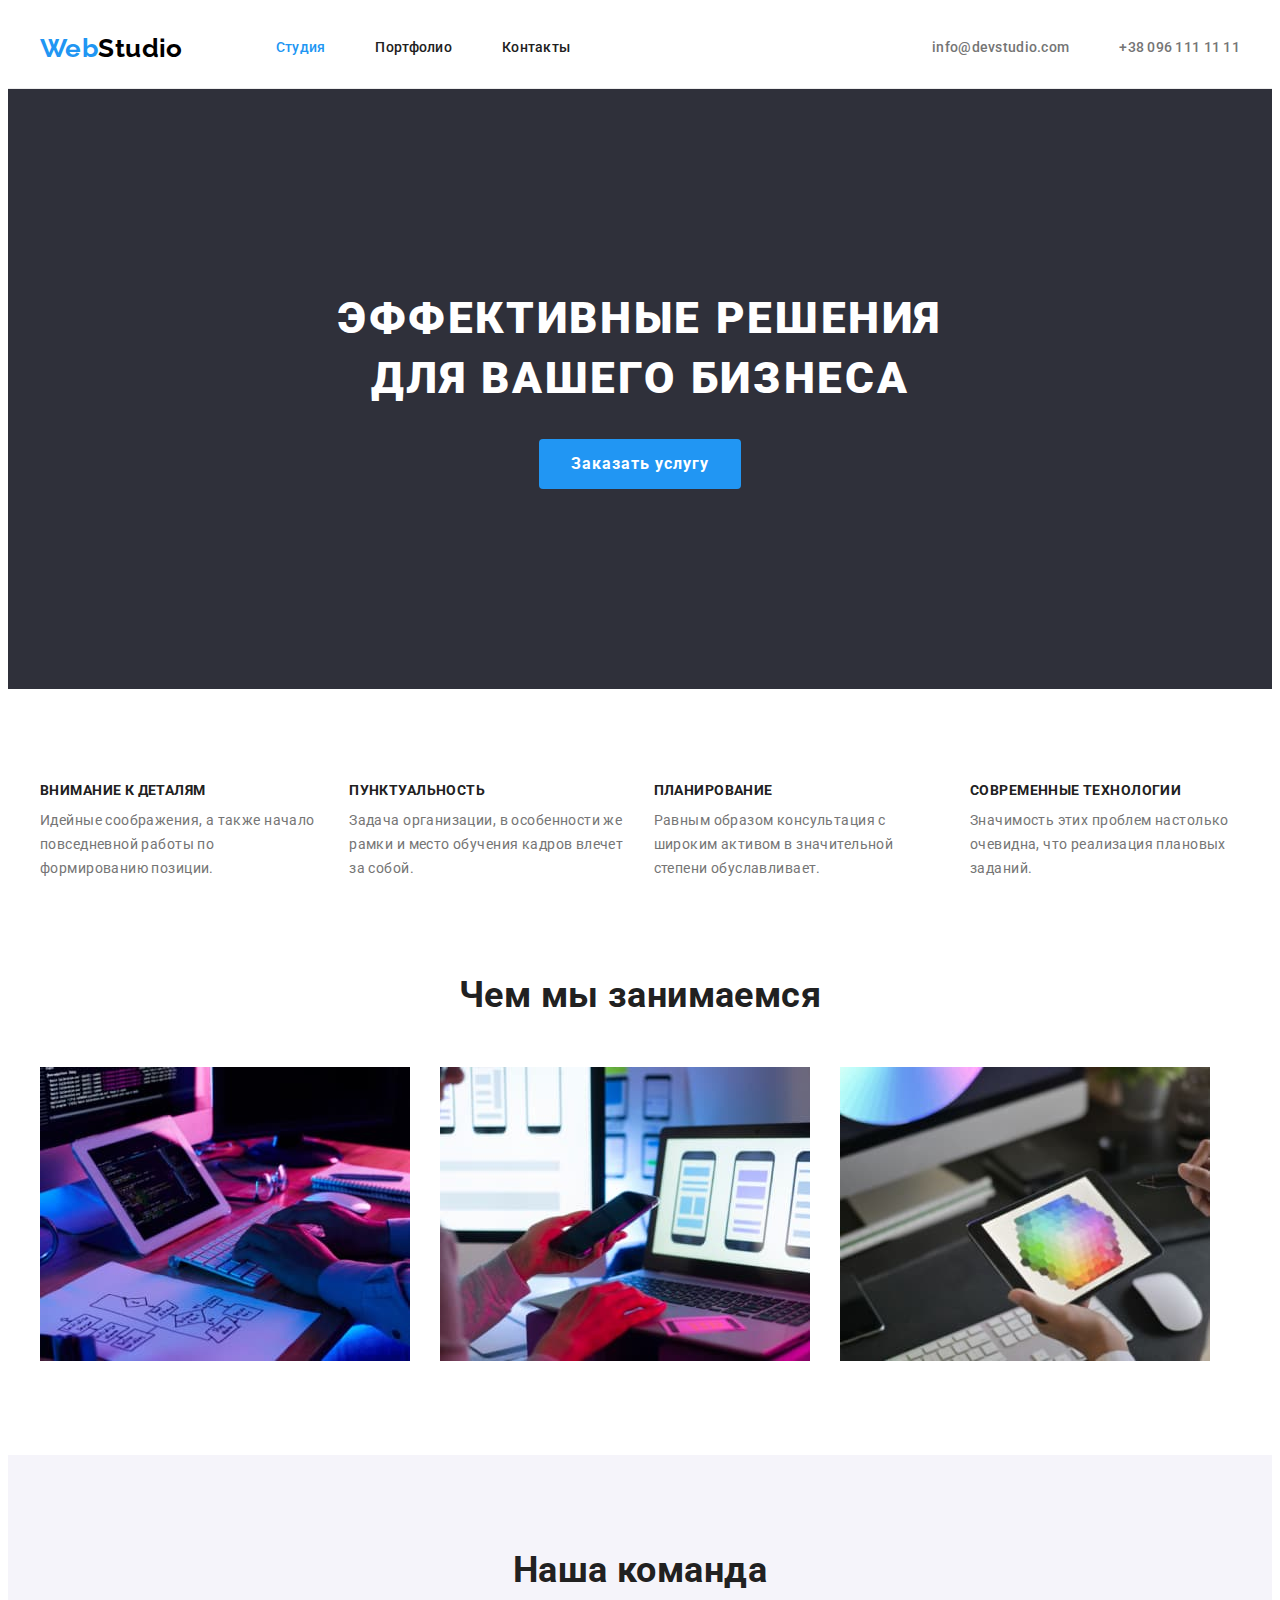
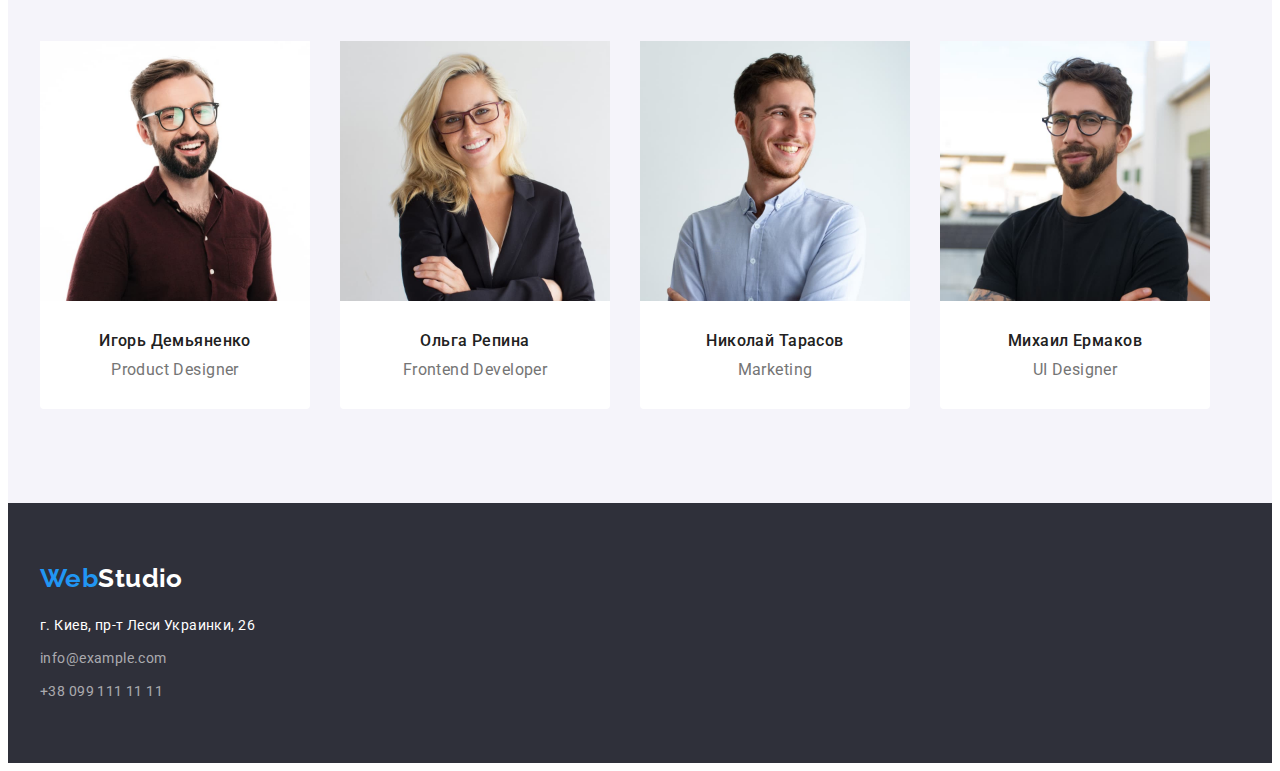
==== index.html @ a5929fad "Copy files from goit-markup-hw-03" ====
<!DOCTYPE html>
<html lang="ru">
  <head>
    <meta charset="UTF-8" />
    <meta http-equiv="X-UA-Compatible" content="IE=edge" />
    <meta name="viewport" content="width=device-width, initial-scale=1.0" />
    <link rel="preconnect" href="https://fonts.googleapis.com" />
    <link rel="preconnect" href="https://fonts.gstatic.com" crossorigin />
    <link
      href="https://fonts.googleapis.com/css2?family=Raleway:wght@700&family=Roboto:wght@400;500;700;900&display=swap"
      rel="stylesheet"
    />
    <link
      rel="stylesheet"
      href="https://cdnjs.cloudflare.com/ajax/libs/modern-normalize/1.1.0/modern-normalize.min.css"
      integrity="sha512-wpPYUAdjBVSE4KJnH1VR1HeZfpl1ub8YT/NKx4PuQ5NmX2tKuGu6U/JRp5y+Y8XG2tV+wKQpNHVUX03MfMFn9Q=="
      crossorigin="anonymous"
      referrerpolicy="no-referrer"
    />
    <link rel="stylesheet" href="./css/styles.css" />
    <title>Web Studio (Version 2.1)</title>
  </head>
  <body>
    <header class="header">
      <div class="container">
        <nav class="header-navigation">
          <a href="" lang="en" class="header-logo logo link"
            ><span class="accent">Web</span>Studio</a
          >
          <ul class="header-list list">
            <li class="header-item"><a href="" class="header-link link current">Студия</a></li>
            <li class="header-item">
              <a href="./portfolio.html" class="header-link link">Портфолио</a>
            </li>
            <li class="header-item"><a href="" class="header-link link">Контакты</a></li>
          </ul>
        </nav>
        <ul class="header-list list contacts">
          <li class="header-item">
            <a class="header-contacts link" href="mailto:info@devstudio.com">info@devstudio.com</a>
          </li>
          <li class="header-item">
            <a class="header-contacts link" href="tel:+380961111111">+38 096 111 11 11</a>
          </li>
        </ul>
      </div>
    </header>
    <main>
      <section class="hero">
        <div class="container">
          <h1 class="hero-title">Эффективные решения для вашего бизнеса</h1>
          <button type="button" class="hero-btn">Заказать услугу</button>
        </div>
      </section>
      <section class="benefits section">
        <div class="container">
          <h2 class="visually-hidden">Наши преимущества</h2>
          <ul class="benefits-list list">
            <li class="benefits-item">
              <h3 class="benefits-item-title">Внимание к деталям</h3>
              <p class="benefits-item-text">
                Идейные соображения, а также начало повседневной работы по формированию позиции.
              </p>
            </li>
            <li class="benefits-item">
              <h3 class="benefits-item-title">Пунктуальность</h3>
              <p class="benefits-item-text">
                Задача организации, в особенности же рамки и место обучения кадров влечет за собой.
              </p>
            </li>
            <li class="benefits-item">
              <h3 class="benefits-item-title">Планирование</h3>
              <p class="benefits-item-text">
                Равным образом консультация с широким активом в значительной степени обуславливает.
              </p>
            </li>
            <li class="benefits-item">
              <h3 class="benefits-item-title">Современные технологии</h3>
              <p class="benefits-item-text">
                Значимость этих проблем настолько очевидна, что реализация плановых заданий.
              </p>
            </li>
          </ul>
        </div>
      </section>
      <section class="working section">
        <div class="container">
          <h2 class="title">Чем мы занимаемся</h2>
          <ul class="working-list list">
            <li class="working-item">
              <img
                src="./images/about-img-1.jpg"
                alt="Мужчина за столом двумя руками на клавиатуре набирает код для диаграммы"
                width="370"
                height="294"
              />
            </li>
            <li class="working-item">
              <img
                src="./images/about-img-2.jpg"
                alt="Девушка за ноутбуком держит телефон в руке и выбирает макет на экране"
                width="370"
                height="294"
              />
            </li>
            <li class="working-item">
              <img
                src="./images/about-img-3.jpg"
                alt="Над рабочим столом мужчина держит в руке планшет, на котором изображена цветовая гамма"
                width="370"
                height="294"
              />
            </li>
          </ul>
        </div>
      </section>
      <section class="team section">
        <div class="container">
          <h2 class="title">Наша команда</h2>
          <ul class="team-list list">
            <li class="team-item">
              <img
                src="./images/photo-1.jpg"
                alt="Портрет молодого улыбающегося мужчины в очках с темными волосами и бородой"
                width="270"
                height="260"
              />
              <div class="team-content">
                <h3 class="team-item-title">Игорь Демьяненко</h3>
                <p lang="en" class="team-item-text">Product Designer</p>
              </div>
            </li>
            <li class="team-item">
              <img
                src="./images/photo-2.jpg"
                alt="Портрет молодой улыбающейся девушки в очках со светлыми волосами средней длины"
                width="270"
                height="260"
              />
              <div class="team-content">
                <h3 class="team-item-title">Ольга Репина</h3>
                <p lang="en" class="team-item-text">Frontend Developer</p>
              </div>
            </li>
            <li class="team-item">
              <img
                src="./images/photo-3.jpg"
                alt="Портрет молодого улыбающегося мужчины с каштановыми волосами"
                width="270"
                height="260"
              />
              <div class="team-content">
                <h3 class="team-item-title">Николай Тарасов</h3>
                <p lang="en" class="team-item-text">Marketing</p>
              </div>
            </li>
            <li class="team-item">
              <img
                src="./images/photo-4.jpg"
                alt="Портрет довольно веселого молодого мужчины в очках с темными волосами и бородой"
                width="270"
                height="260"
              />
              <div class="team-content">
                <h3 class="team-item-title">Михаил Ермаков</h3>
                <p lang="en" class="team-item-text">UI Designer</p>
              </div>
            </li>
          </ul>
        </div>
      </section>
    </main>
    <footer class="footer">
      <div class="container">
        <a href="" lang="en" class="footer-logo logo link"><span class="accent">Web</span>Studio</a>
        <address class="footer-address">
          <ul class="footer-list list">
            <li class="footer-item">
              <a
                class="footer-link link"
                href="https://goo.gl/maps/ivDFCsVRUiaJjwU29"
                target="_blank"
                rel="noopener noindex nofollow"
                >г. Киев, пр-т Леси Украинки, 26</a
              >
            </li>
            <li class="footer-item">
              <a class="footer-contacts link" href="mailto:info@example.com">info@example.com</a>
            </li>
            <li class="footer-item">
              <a class="footer-contacts link" href="tel:+380991111111">+38 099 111 11 11</a>
            </li>
          </ul>
        </address>
      </div>
    </footer>
  </body>
</html>
---- css/styles.css ----
:root {
  --title-text-color: #212121;
  --primary-text-color: #757575;
  --accent-color: #2196f3;
  --primary-white-color: #ffffff;
  --primary-black-color: #000000;
  --dark-background-color: #2f303a;
  --secondary-background-color: #f5f4fa;
  --btn-background-color: #188ce8;
  --primary-border-color: #ececec;
  --secondary-border-color: #eeeeee;
}

body {
  font-family: Roboto, Tahoma, sans-serif;
  color: var(--title-text-color);
  font-size: 14px;
  letter-spacing: 0.03em;
}
p,
h1,
h2,
h3,
h4,
h5,
h6 {
  margin: 0;
}

ul {
  padding-left: 0;
  margin: 0;
}

button {
  cursor: pointer;
}

img {
  display: block;
  max-width: 100%;
  height: auto;
}

.link {
  text-decoration: none;
}

.list {
  list-style: none;
}

.container {
  width: 1200px;
  padding-left: 15px;
  padding-right: 15px;
  margin: 0 auto;
}

.section {
  padding-top: 94px;
  padding-bottom: 94px;
}

.visually-hidden {
  position: absolute;
  white-space: nowrap;
  width: 1px;
  height: 1px;
  overflow: hidden;
  border: 0;
  padding: 0;
  clip: rect(0 0 0 0);
  clip-path: inset(50%);
  margin: -1px;
}

.logo {
  font-family: Raleway, Tahoma, sans-serif;
  font-weight: 700;
  font-size: 26px;
  line-height: 1.19;
}

.title {
  font-size: 36px;
  line-height: 1.17;
  text-align: center;
}

/* ---------------------HEADER--------------------- */
.header {
  background-color: var(--primary-white-color);
  border-bottom: 1px solid var(--primary-border-color);
}

.header .container {
  display: flex;
  align-items: center;
}

.header-navigation {
  display: flex;
  align-items: center;
}

.header-logo {
  display: block;
  margin-right: 93px;
  color: var(--primary-black-color);
}

.accent {
  color: var(--accent-color);
}

.header-list {
  display: flex;
}

.header-item:not(:last-child) {
  margin-right: 50px;
}

.header-link {
  display: block;
  padding-top: 32px;
  padding-bottom: 32px;
  font-weight: 500;
  line-height: 1.14;
  letter-spacing: 0.02em;
  color: var(--title-text-color);
}

.header-link:hover,
.header-link:focus {
  color: var(--accent-color);
}

.header-link.current {
  color: var(--accent-color);
}

.contacts {
  margin-left: auto;
}

.header-contacts {
  display: block;
  padding-top: 32px;
  padding-bottom: 32px;
  font-weight: 500;
  line-height: 1.14;
  letter-spacing: 0.02em;
  color: var(--primary-text-color);
}

.header-contacts:hover,
.header-contacts:focus {
  color: var(--accent-color);
}

/* ---------------------HERO--------------------- */
.hero {
  background-color: var(--dark-background-color);
  padding-top: 200px;
  padding-bottom: 200px;
}

.hero-title {
  max-width: 696px;
  margin-left: auto;
  margin-right: auto;
  margin-bottom: 30px;
  font-weight: 900;
  font-size: 44px;
  line-height: 1.36;
  text-align: center;
  letter-spacing: 0.06em;
  text-transform: uppercase;
  color: var(--primary-white-color);
}

.hero-btn {
  display: block;
  min-width: 200px;
  margin: 0 auto;
  padding: 10px 32px;
  border-radius: 4px;
  border: 0;
  font-family: inherit;
  font-weight: 700;
  font-size: 16px;
  line-height: 1.88;
  align-items: center;
  text-align: center;
  letter-spacing: 0.06em;
  color: var(--primary-white-color);
  background-color: var(--accent-color);
}
.hero-btn:hover,
.hero-btn:focus {
  background-color: var(--btn-background-color);
}

/* ---------------------BENEFITS--------------------- */

.benefits-list {
  display: flex;
}

.benefits-item:not(:last-child) {
  margin-right: 30px;
}

.benefits-item-title {
  margin-bottom: 10px;
  font-size: 14px;
  line-height: 1.14;
  text-transform: uppercase;
}

.benefits-item-text {
  min-width: 270px;
  line-height: 1.71;
  color: var(--primary-text-color);
}

/* ---------------------WORKING--------------------- */

.working {
  padding-top: 0;
}

.working .title {
  margin-bottom: 50px;
}
.working-list {
  display: flex;
}

.working-item:not(:last-child) {
  margin-right: 30px;
}

/* ---------------------TEAM--------------------- */
.team {
  background-color: var(--secondary-background-color);
}

.team .title {
  margin-bottom: 50px;
}
.team-list {
  display: flex;
}

.team-item:not(:last-child) {
  margin-right: 30px;
}

.team-content {
  padding: 30px;
  border-radius: 0px 0px 4px 4px;
  background-color: var(--primary-white-color);
}

.team-item-title {
  margin-bottom: 10px;
  font-weight: 500;
  font-size: 16px;
  line-height: 1.19;
  text-align: center;
}

.team-item-text {
  font-size: 16px;
  line-height: 1.19;
  text-align: center;
  color: var(--primary-text-color);
}

/* ---------------------FOOTER--------------------- */

.footer {
  padding-top: 60px;
  padding-bottom: 60px;
  background-color: var(--dark-background-color);
}

.footer-logo {
  display: block;
  margin-bottom: 20px;
  color: var(--primary-white-color);
}

.footer-address {
  font-style: normal;
  line-height: 1.71;
}

.footer-link {
  color: var(--primary-white-color);
}

.footer-link:hover,
.footer-link:focus {
  color: var(--accent-color);
}

.footer-contacts {
  color: rgba(255, 255, 255, 0.6);
}

.footer-item:not(:last-child) {
  margin-bottom: 9px;
}

.footer-contacts:hover,
.footer-contacts:focus {
  color: var(--accent-color);
}

/* ---------------------PORTFOLIO--------------------- */

.portfolio-list {
  display: flex;
  align-items: center;
  justify-content: center;
  margin-bottom: 50px;
}

.portfolio-item:not(:last-child) {
  margin-right: 8px;
}

.portfolio-btn {
  display: block;
  padding: 6px 22px;
  border: 0;
  border-radius: 4px;
  font-family: inherit;
  font-weight: 500;
  font-size: 16px;
  line-height: 1.62;
  text-align: center;
  letter-spacing: 0.03em;
  color: var(--title-text-color);
  background-color: var(--secondary-background-color);
}

.portfolio-btn:hover,
.portfolio-btn:focus {
  color: var(--primary-white-color);
  background-color: var(--accent-color);
}

.portfolio-card-list {
  display: flex;
  flex-wrap: wrap;
}

.portfolio-card-item {
  flex-basis: calc((100% - 60px) / 3);
}

.portfolio-card-item:not(:nth-child(3n)) {
  margin-right: 30px;
}

.portfolio-card-item:not(:nth-last-child(-n + 3)) {
  margin-bottom: 30px;
}

.portfolio-card-title {
  margin-bottom: 4px;
  font-size: 18px;
  line-height: 2;
  letter-spacing: 0.06em;
  color: var(--title-text-color);
}

.portfolio-card-text {
  font-size: 16px;
  line-height: 1.88;
  color: var(--primary-text-color);
}

.portfolio-card-content {
  padding: 20px 24px;
  border-bottom: 1px solid var(--secondary-border-color);
  border-left: 1px solid var(--secondary-border-color);
  border-right: 1px solid var(--secondary-border-color);
  background-color: var(--primary-white-color);
}
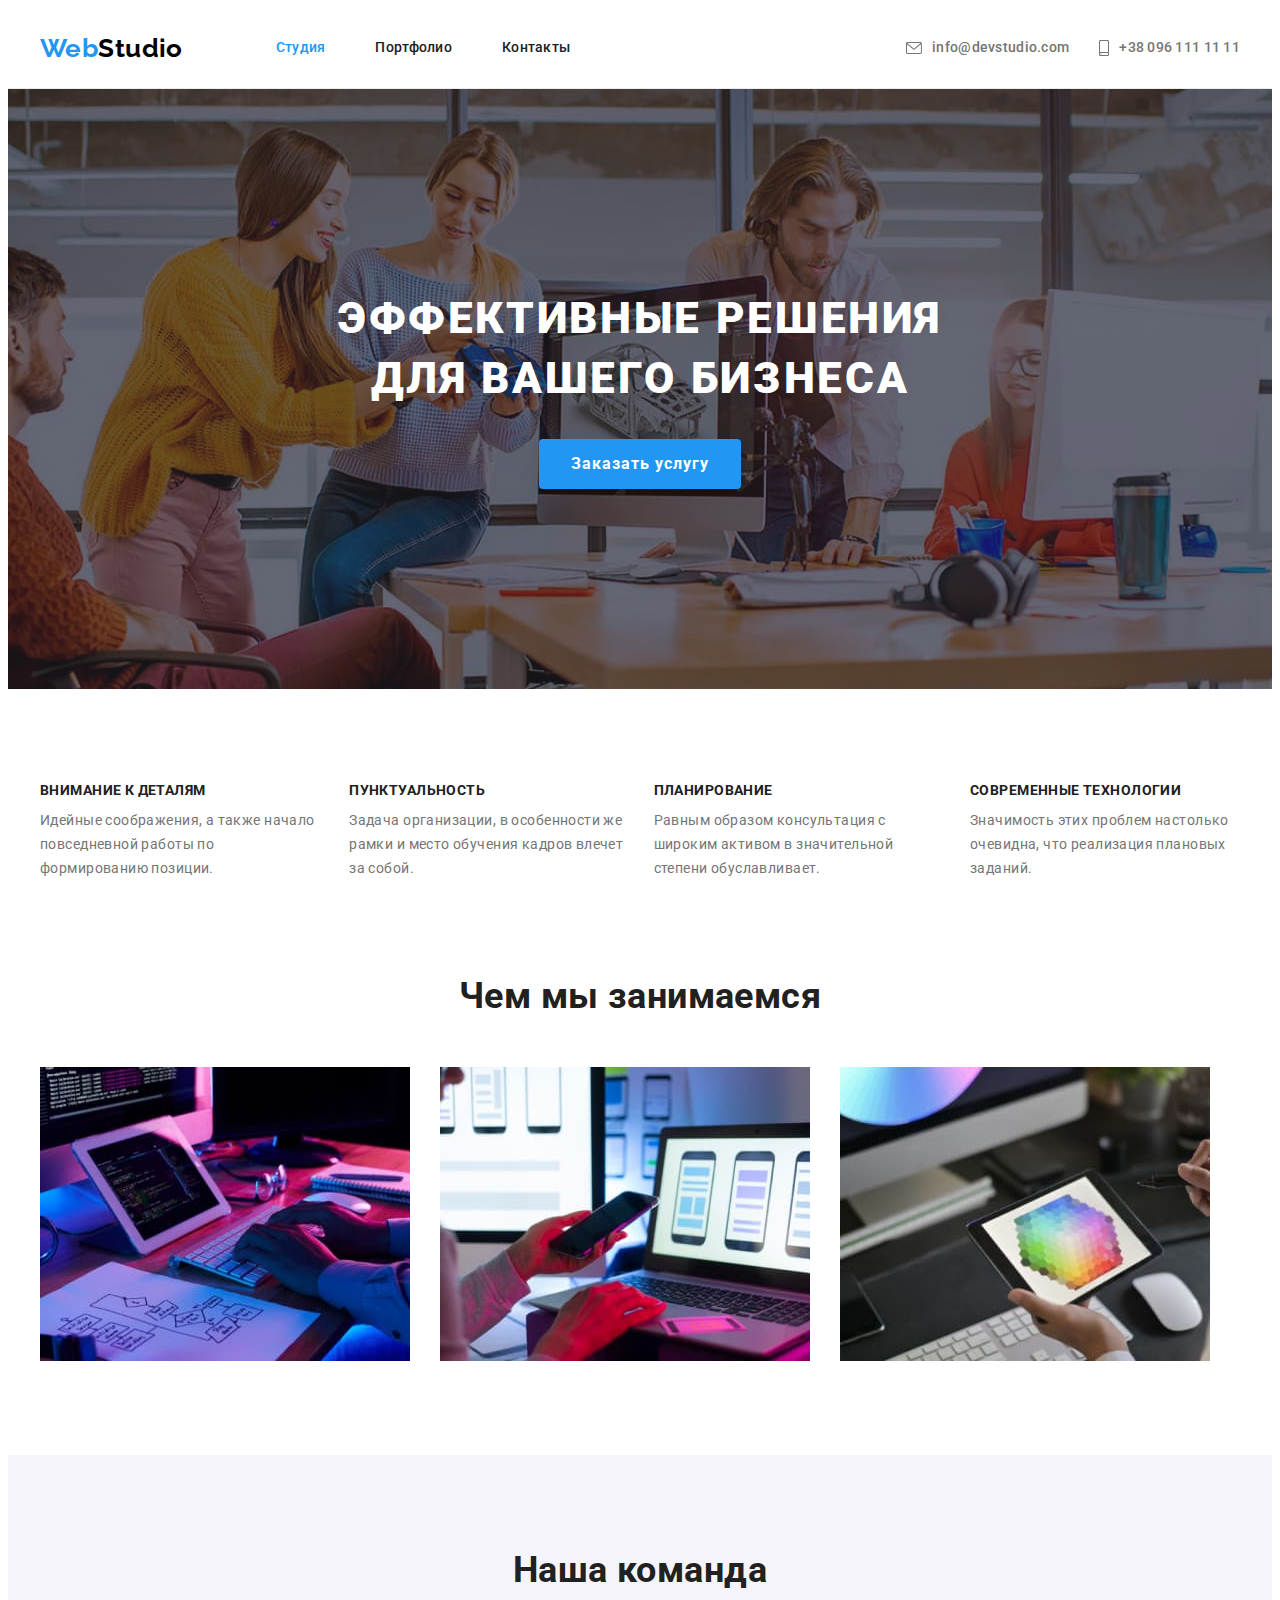
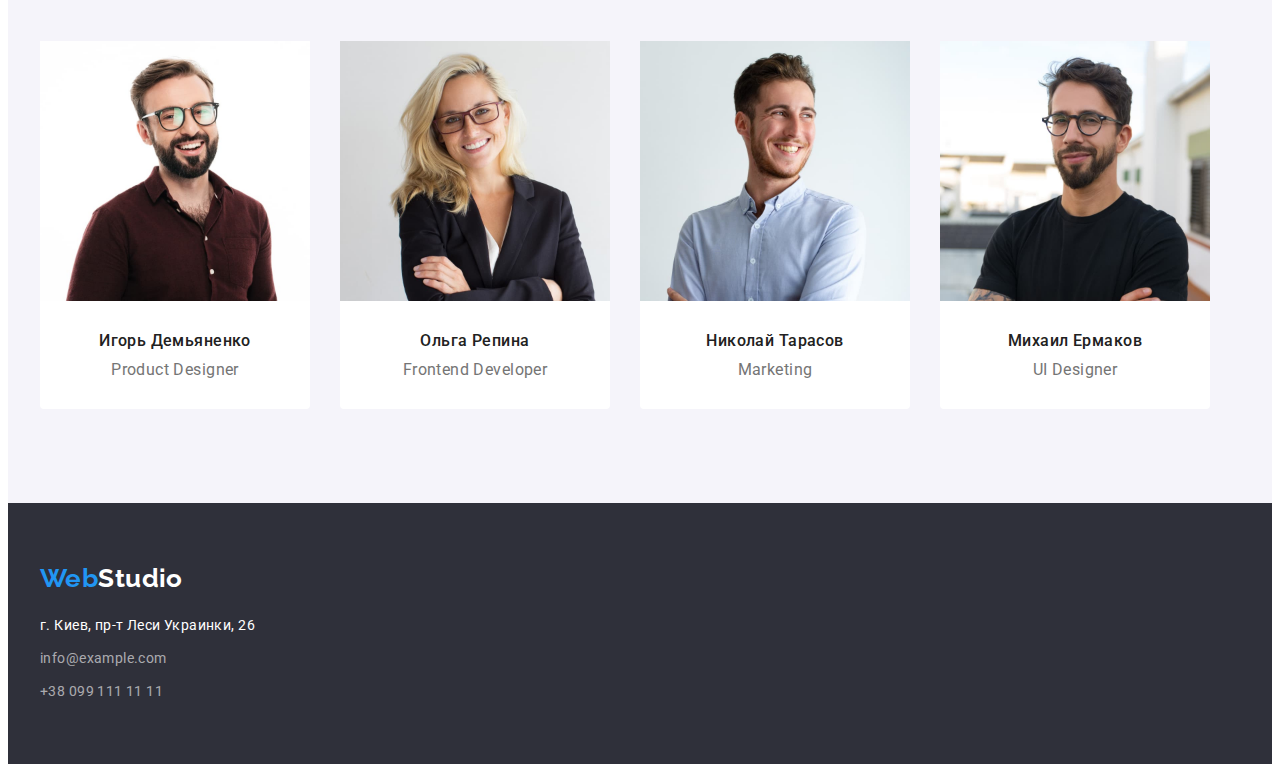
==== commit 08b0a085: "Add background image in Hero, icons in Contacts" ====
--- a/index.html
+++ b/index.html
@@ -36,11 +36,21 @@
           </ul>
         </nav>
         <ul class="header-list list contacts">
-          <li class="header-item">
-            <a class="header-contacts link" href="mailto:info@devstudio.com">info@devstudio.com</a>
+          <li class="header-item-contacts">
+            <a class="header-contacts link" href="mailto:info@devstudio.com"
+              ><svg class="header-icon" width="16" height="12">
+                <use href="./images/icons.svg#icon-envelope"></use>
+              </svg>
+              info@devstudio.com</a
+            >
           </li>
-          <li class="header-item">
-            <a class="header-contacts link" href="tel:+380961111111">+38 096 111 11 11</a>
+          <li class="header-item-contacts">
+            <a class="header-contacts link" href="tel:+380961111111"
+              ><svg class="header-icon" width="10" height="16">
+                <use href="./images/icons.svg#icon-smartphone"></use>
+              </svg>
+              +38 096 111 11 11</a
+            >
           </li>
         </ul>
       </div>
--- a/css/styles.css
+++ b/css/styles.css
@@ -145,8 +145,13 @@
   margin-left: auto;
 }
 
+.header-item-contacts + .header-item-contacts {
+  margin-left: 30px;
+}
+
 .header-contacts {
-  display: block;
+  display: flex;
+  align-items: center;
   padding-top: 32px;
   padding-bottom: 32px;
   font-weight: 500;
@@ -155,6 +160,11 @@
   color: var(--primary-text-color);
 }
 
+.header-icon {
+  margin-right: 10px;
+  fill: currentColor;
+}
+
 .header-contacts:hover,
 .header-contacts:focus {
   color: var(--accent-color);
@@ -162,9 +172,16 @@
 
 /* ---------------------HERO--------------------- */
 .hero {
-  background-color: var(--dark-background-color);
+  max-width: 1600px;
   padding-top: 200px;
   padding-bottom: 200px;
+  background-color: var(--dark-background-color);
+
+  background-image: linear-gradient(rgba(47, 48, 58, 0.4), rgba(47, 48, 58, 0.4)),
+    url('../images/hero-bg-image.jpg');
+  background-repeat: no-repeat;
+  background-position: center;
+  background-size: cover;
 }
 
 .hero-title {
@@ -187,7 +204,7 @@
   margin: 0 auto;
   padding: 10px 32px;
   border-radius: 4px;
-  border: 0;
+  border: none;
   font-family: inherit;
   font-weight: 700;
   font-size: 16px;
@@ -197,6 +214,7 @@
   letter-spacing: 0.06em;
   color: var(--primary-white-color);
   background-color: var(--accent-color);
+  box-shadow: 0px 4px 4px rgba(0, 0, 0, 0.15);
 }
 .hero-btn:hover,
 .hero-btn:focus {
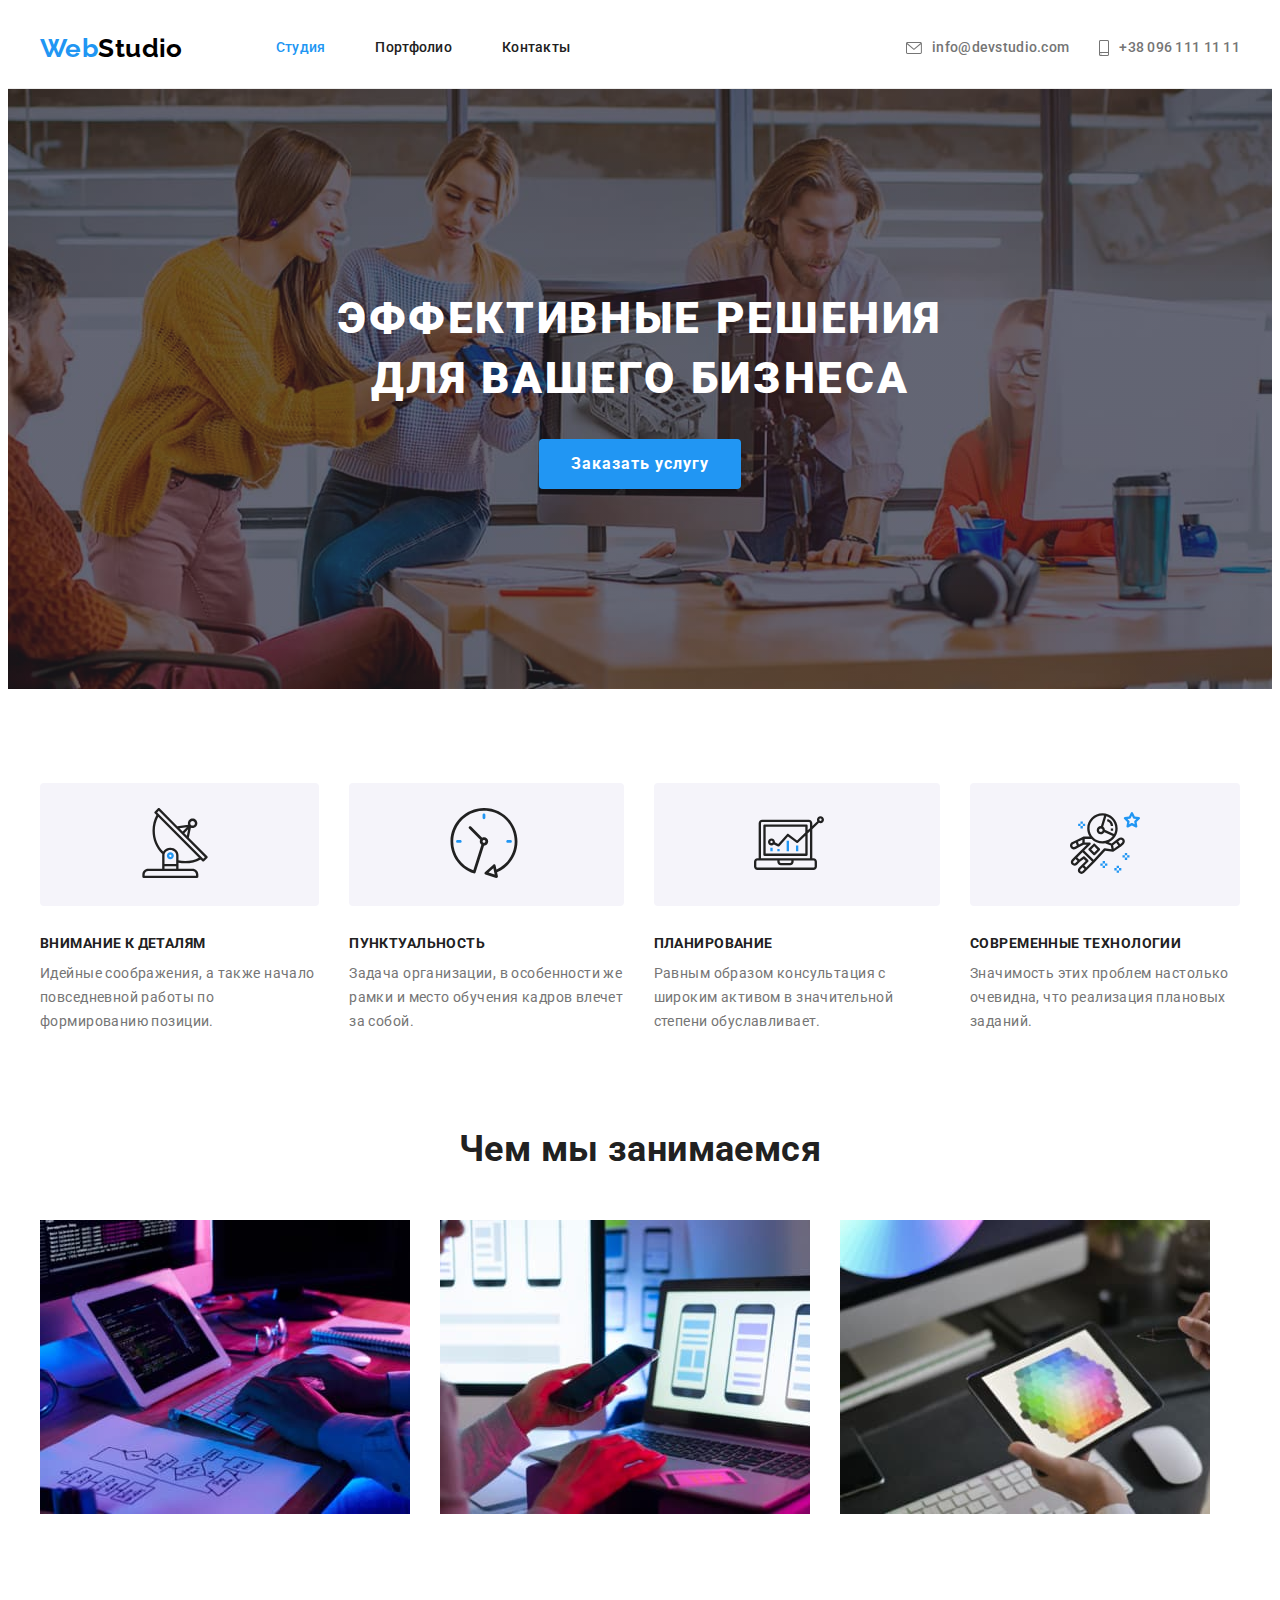
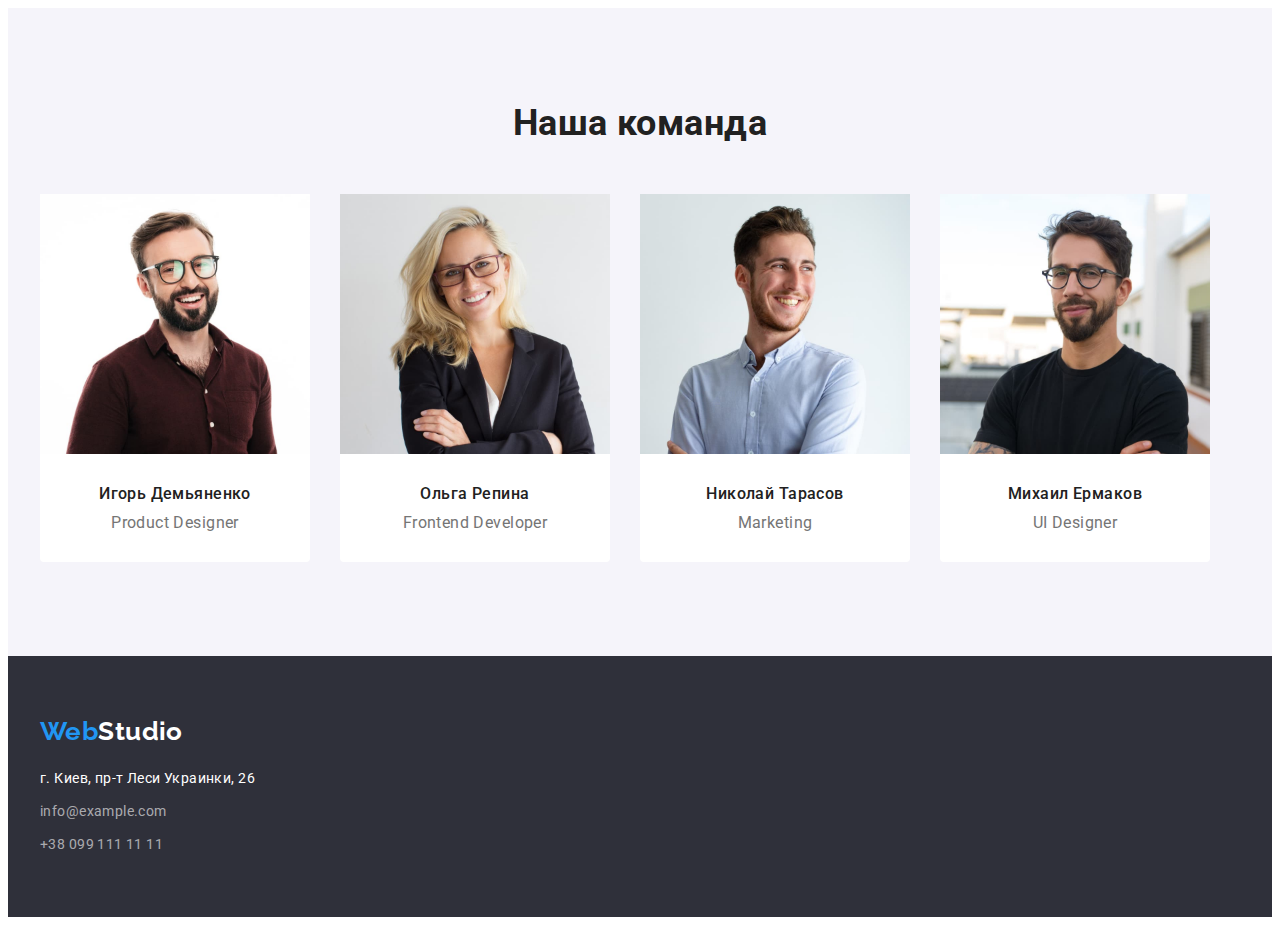
==== commit af4563a8: "Add icons to section Benefits" ====
--- a/index.html
+++ b/index.html
@@ -67,24 +67,44 @@
           <h2 class="visually-hidden">Наши преимущества</h2>
           <ul class="benefits-list list">
             <li class="benefits-item">
+              <div class="benefits-icon">
+                <svg width="70" height="70">
+                  <use href="./images/icons.svg#icon-antenna"></use>
+                </svg>
+              </div>
               <h3 class="benefits-item-title">Внимание к деталям</h3>
               <p class="benefits-item-text">
                 Идейные соображения, а также начало повседневной работы по формированию позиции.
               </p>
             </li>
             <li class="benefits-item">
+              <div class="benefits-icon">
+                <svg width="70" height="70">
+                  <use href="./images/icons.svg#icon-clock"></use>
+                </svg>
+              </div>
               <h3 class="benefits-item-title">Пунктуальность</h3>
               <p class="benefits-item-text">
                 Задача организации, в особенности же рамки и место обучения кадров влечет за собой.
               </p>
             </li>
             <li class="benefits-item">
+              <div class="benefits-icon">
+                <svg width="70" height="70">
+                  <use href="./images/icons.svg#icon-diagram"></use>
+                </svg>
+              </div>
               <h3 class="benefits-item-title">Планирование</h3>
               <p class="benefits-item-text">
                 Равным образом консультация с широким активом в значительной степени обуславливает.
               </p>
             </li>
             <li class="benefits-item">
+              <div class="benefits-icon">
+                <svg width="70" height="70">
+                  <use href="./images/icons.svg#icon-astronaut"></use>
+                </svg>
+              </div>
               <h3 class="benefits-item-title">Современные технологии</h3>
               <p class="benefits-item-text">
                 Значимость этих проблем настолько очевидна, что реализация плановых заданий.
--- a/css/styles.css
+++ b/css/styles.css
@@ -231,6 +231,12 @@
   margin-right: 30px;
 }
 
+.benefits-icon {
+  padding: 25px 100px;
+  margin-bottom: 30px;
+  border-radius: 4px;
+  background-color: var(--secondary-background-color);
+}
 .benefits-item-title {
   margin-bottom: 10px;
   font-size: 14px;
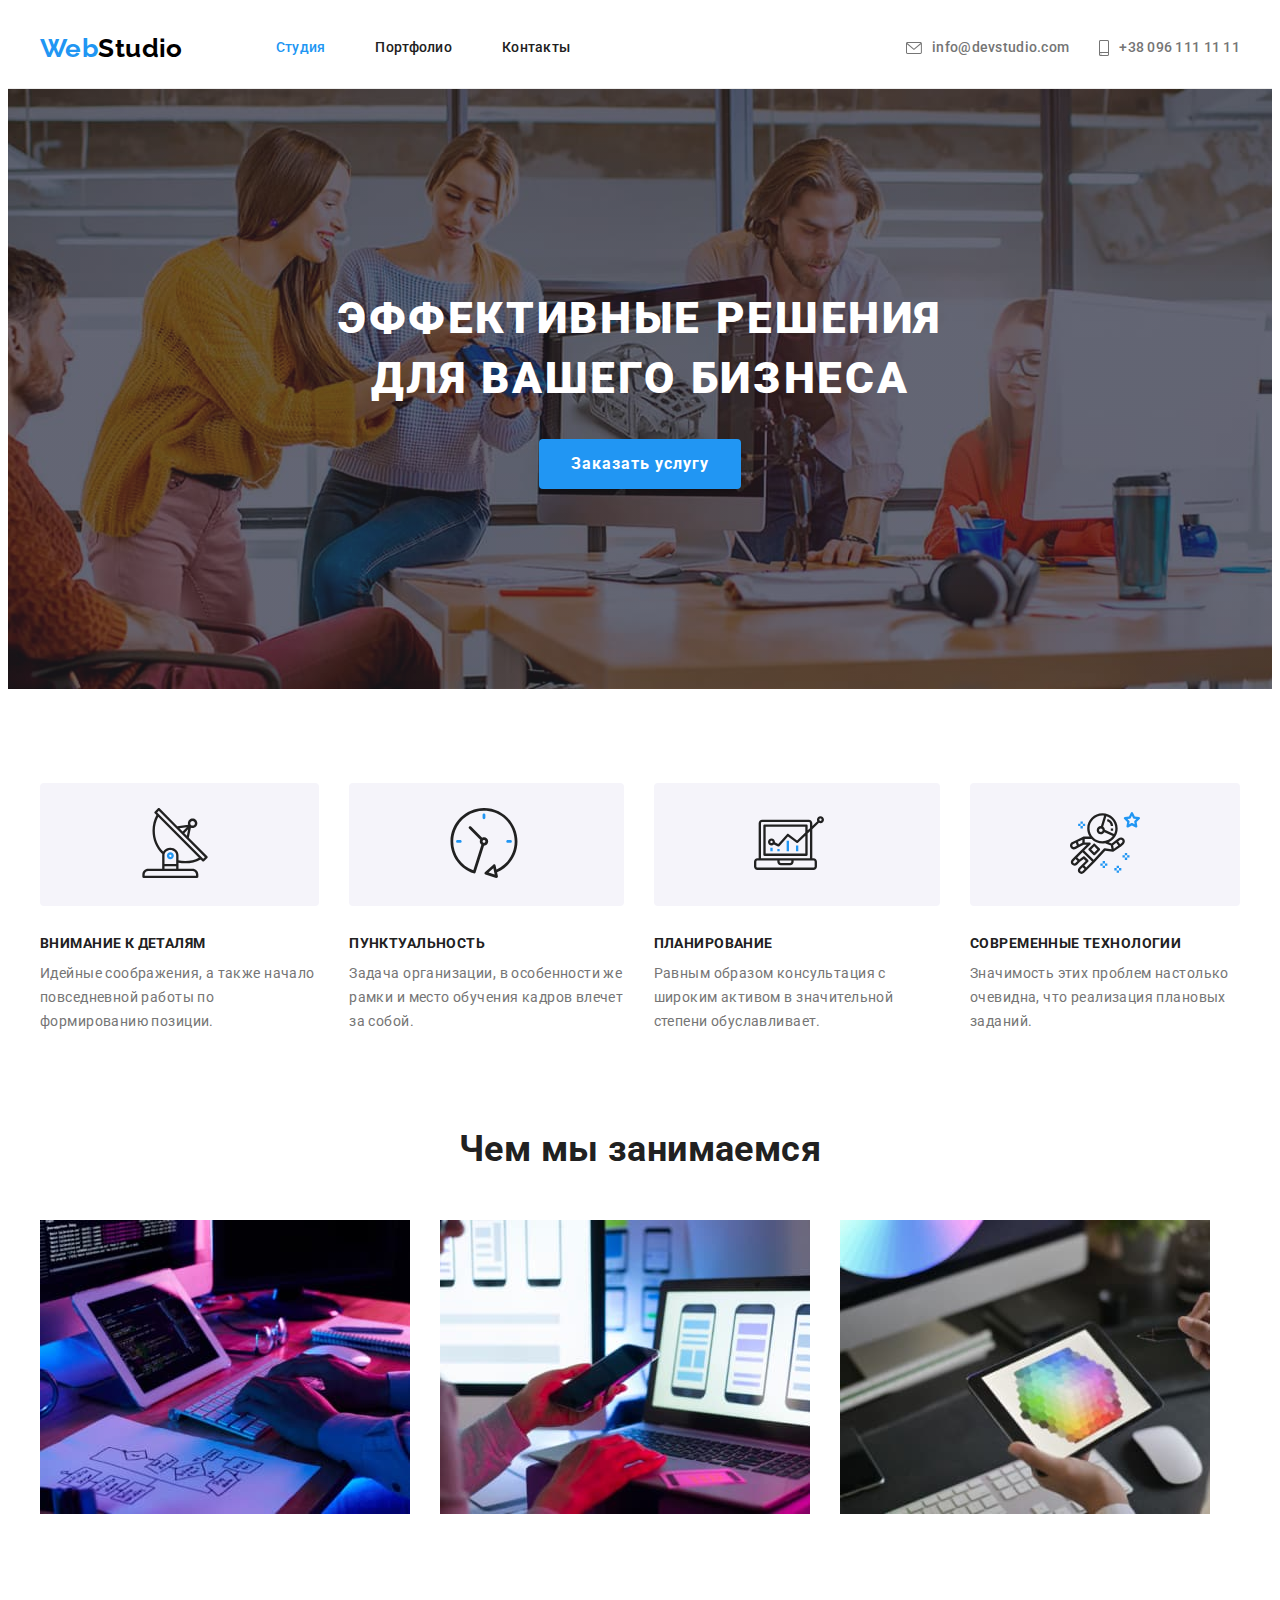
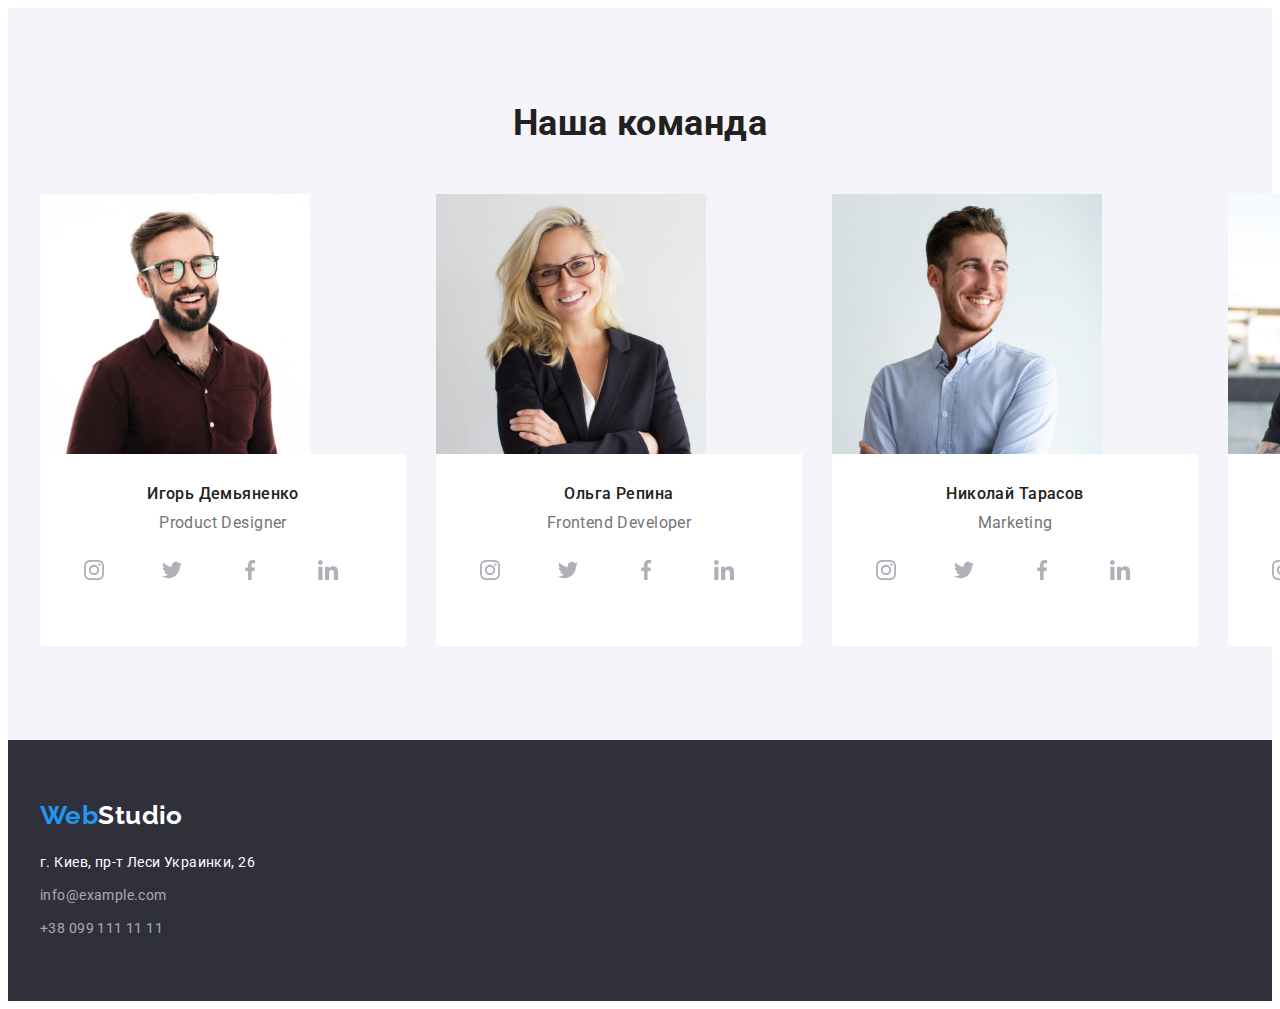
==== commit 587bacea: "Add social icons to Team" ====
--- a/index.html
+++ b/index.html
@@ -158,6 +158,32 @@
               <div class="team-content">
                 <h3 class="team-item-title">Игорь Демьяненко</h3>
                 <p lang="en" class="team-item-text">Product Designer</p>
+                <ul class="team-icon-list list">
+                  <li class="team-icon-item">
+                    <a href="" class="team-icon-link link"
+                      ><svg class="socail-icon" width="20" height="20">
+                        <use href="./images/icons.svg#icon-instagram"></use></svg
+                    ></a>
+                  </li>
+                  <li class="team-icon-item">
+                    <a href="" class="team-icon-link link"
+                      ><svg class="socail-icon" width="20" height="20">
+                        <use href="./images/icons.svg#icon-twitter"></use></svg
+                    ></a>
+                  </li>
+                  <li class="team-icon-item">
+                    <a href="" class="team-icon-link link"
+                      ><svg class="socail-icon" width="20" height="20">
+                        <use href="./images/icons.svg#icon-facebook"></use></svg
+                    ></a>
+                  </li>
+                  <li class="team-icon-item">
+                    <a href="" class="team-icon-link link"
+                      ><svg class="socail-icon" width="20" height="20">
+                        <use href="./images/icons.svg#icon-linkedin"></use></svg
+                    ></a>
+                  </li>
+                </ul>
               </div>
             </li>
             <li class="team-item">
@@ -170,6 +196,32 @@
               <div class="team-content">
                 <h3 class="team-item-title">Ольга Репина</h3>
                 <p lang="en" class="team-item-text">Frontend Developer</p>
+                <ul class="team-icon-list list">
+                  <li class="team-icon-item">
+                    <a href="" class="team-icon-link link"
+                      ><svg class="socail-icon" width="20" height="20">
+                        <use href="./images/icons.svg#icon-instagram"></use></svg
+                    ></a>
+                  </li>
+                  <li class="team-icon-item">
+                    <a href="" class="team-icon-link link"
+                      ><svg class="socail-icon" width="20" height="20">
+                        <use href="./images/icons.svg#icon-twitter"></use></svg
+                    ></a>
+                  </li>
+                  <li class="team-icon-item">
+                    <a href="" class="team-icon-link link"
+                      ><svg class="socail-icon" width="20" height="20">
+                        <use href="./images/icons.svg#icon-facebook"></use></svg
+                    ></a>
+                  </li>
+                  <li class="team-icon-item">
+                    <a href="" class="team-icon-link link"
+                      ><svg class="socail-icon" width="20" height="20">
+                        <use href="./images/icons.svg#icon-linkedin"></use></svg
+                    ></a>
+                  </li>
+                </ul>
               </div>
             </li>
             <li class="team-item">
@@ -182,6 +234,32 @@
               <div class="team-content">
                 <h3 class="team-item-title">Николай Тарасов</h3>
                 <p lang="en" class="team-item-text">Marketing</p>
+                <ul class="team-icon-list list">
+                  <li class="team-icon-item">
+                    <a href="" class="team-icon-link link"
+                      ><svg class="socail-icon" width="20" height="20">
+                        <use href="./images/icons.svg#icon-instagram"></use></svg
+                    ></a>
+                  </li>
+                  <li class="team-icon-item">
+                    <a href="" class="team-icon-link link"
+                      ><svg class="socail-icon" width="20" height="20">
+                        <use href="./images/icons.svg#icon-twitter"></use></svg
+                    ></a>
+                  </li>
+                  <li class="team-icon-item">
+                    <a href="" class="team-icon-link link"
+                      ><svg class="socail-icon" width="20" height="20">
+                        <use href="./images/icons.svg#icon-facebook"></use></svg
+                    ></a>
+                  </li>
+                  <li class="team-icon-item">
+                    <a href="" class="team-icon-link link"
+                      ><svg class="socail-icon" width="20" height="20">
+                        <use href="./images/icons.svg#icon-linkedin"></use></svg
+                    ></a>
+                  </li>
+                </ul>
               </div>
             </li>
             <li class="team-item">
@@ -194,6 +272,32 @@
               <div class="team-content">
                 <h3 class="team-item-title">Михаил Ермаков</h3>
                 <p lang="en" class="team-item-text">UI Designer</p>
+                <ul class="team-icon-list list">
+                  <li class="team-icon-item">
+                    <a href="" class="team-icon-link link"
+                      ><svg class="socail-icon" width="20" height="20">
+                        <use href="./images/icons.svg#icon-instagram"></use></svg
+                    ></a>
+                  </li>
+                  <li class="team-icon-item">
+                    <a href="" class="team-icon-link link"
+                      ><svg class="socail-icon" width="20" height="20">
+                        <use href="./images/icons.svg#icon-twitter"></use></svg
+                    ></a>
+                  </li>
+                  <li class="team-icon-item">
+                    <a href="" class="team-icon-link link"
+                      ><svg class="socail-icon" width="20" height="20">
+                        <use href="./images/icons.svg#icon-facebook"></use></svg
+                    ></a>
+                  </li>
+                  <li class="team-icon-item">
+                    <a href="" class="team-icon-link link"
+                      ><svg class="socail-icon" width="20" height="20">
+                        <use href="./images/icons.svg#icon-linkedin"></use></svg
+                    ></a>
+                  </li>
+                </ul>
               </div>
             </li>
           </ul>
--- a/css/styles.css
+++ b/css/styles.css
@@ -9,6 +9,7 @@
   --btn-background-color: #188ce8;
   --primary-border-color: #ececec;
   --secondary-border-color: #eeeeee;
+  --primary-icon-color: #afb1b8;
 }
 
 body {
@@ -284,7 +285,7 @@
 }
 
 .team-content {
-  padding: 30px;
+  padding: 30px 32px;
   border-radius: 0px 0px 4px 4px;
   background-color: var(--primary-white-color);
 }
@@ -298,10 +299,39 @@
 }
 
 .team-item-text {
+  margin-bottom: 16px;
   font-size: 16px;
   line-height: 1.19;
   text-align: center;
   color: var(--primary-text-color);
+}
+
+.team-icon-list {
+  display: flex;
+  align-items: center;
+}
+
+.team-icon-item:not(:last-child) {
+  margin-right: 10px;
+}
+
+.team-icon-link {
+  display: block;
+  padding: 12px;
+  width: 44px;
+  height: 44px;
+  border-radius: 50%;
+  fill: var(--primary-icon-color);
+}
+
+.team-icon-link:hover,
+.team-icon-link:focus {
+  fill: var(--primary-white-color);
+  background-color: var(--accent-color);
+}
+
+.social-icon {
+  fill: currentColor;
 }
 
 /* ---------------------FOOTER--------------------- */
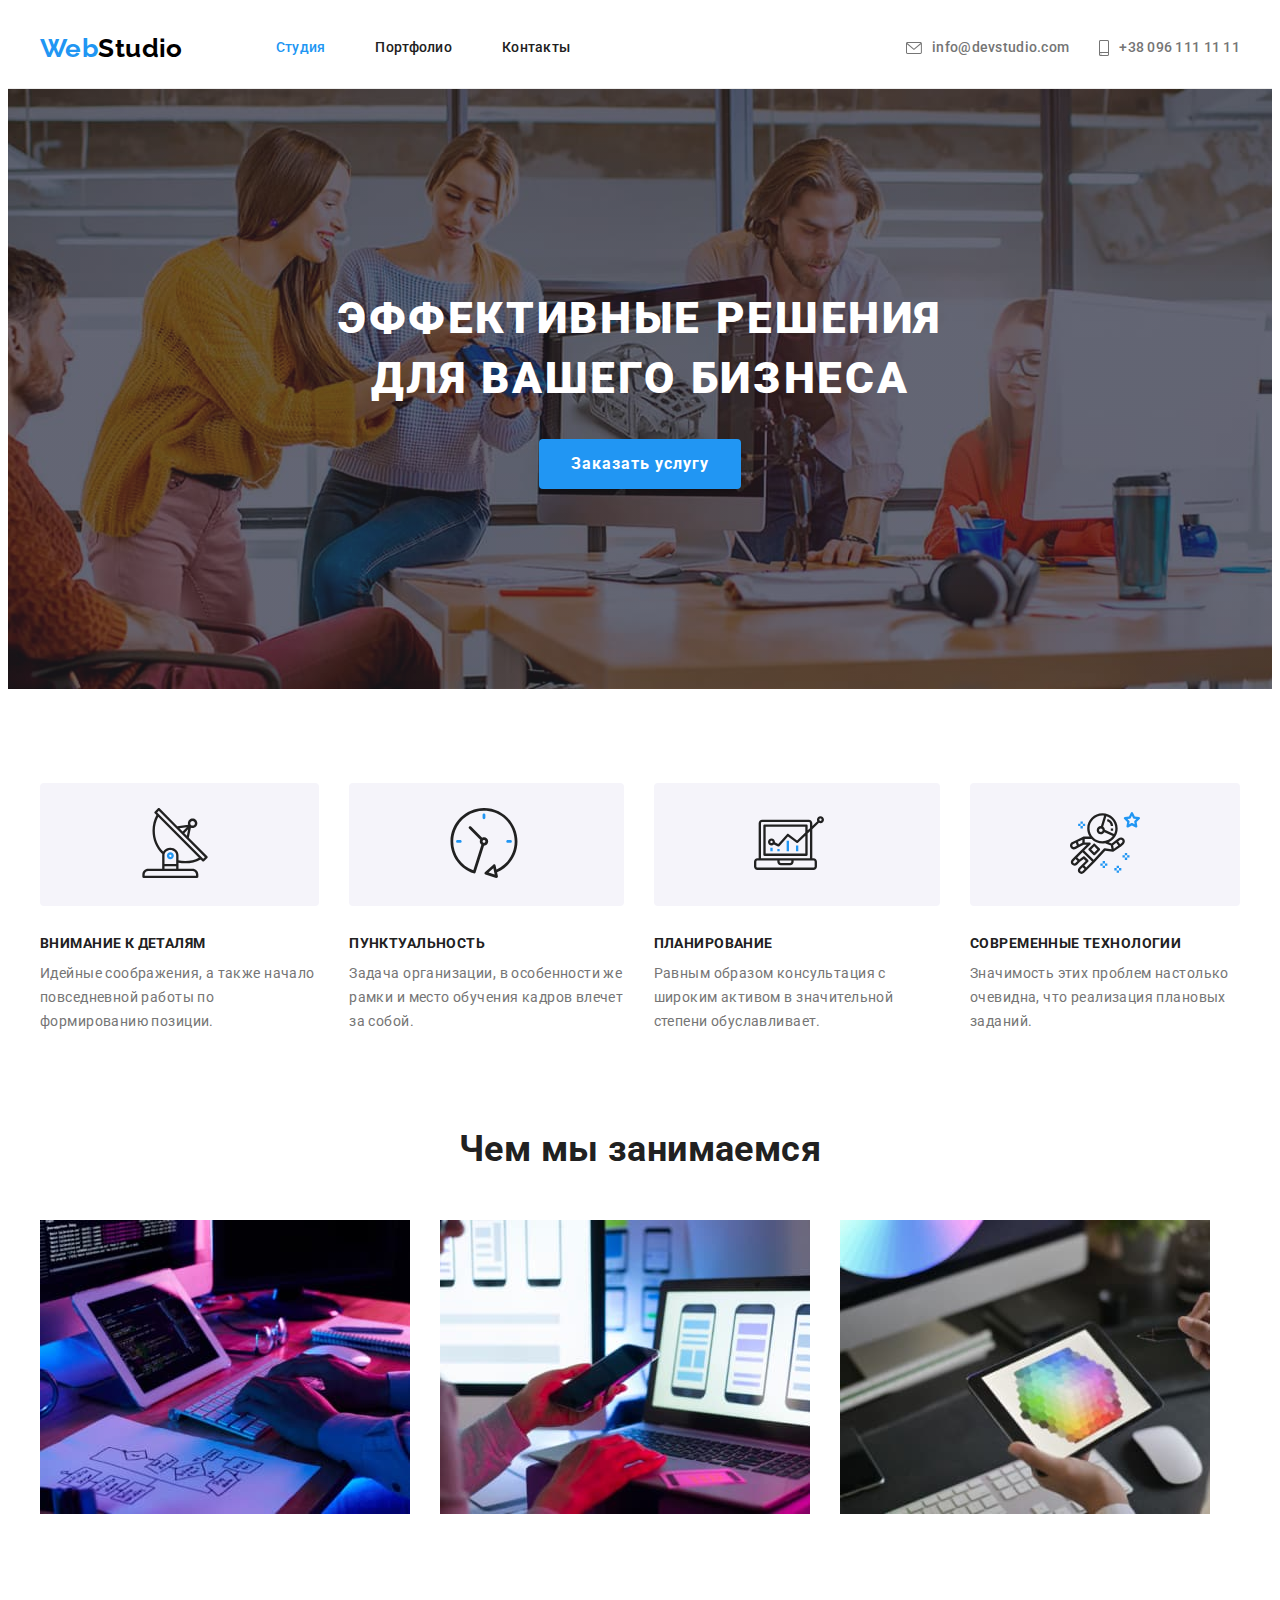
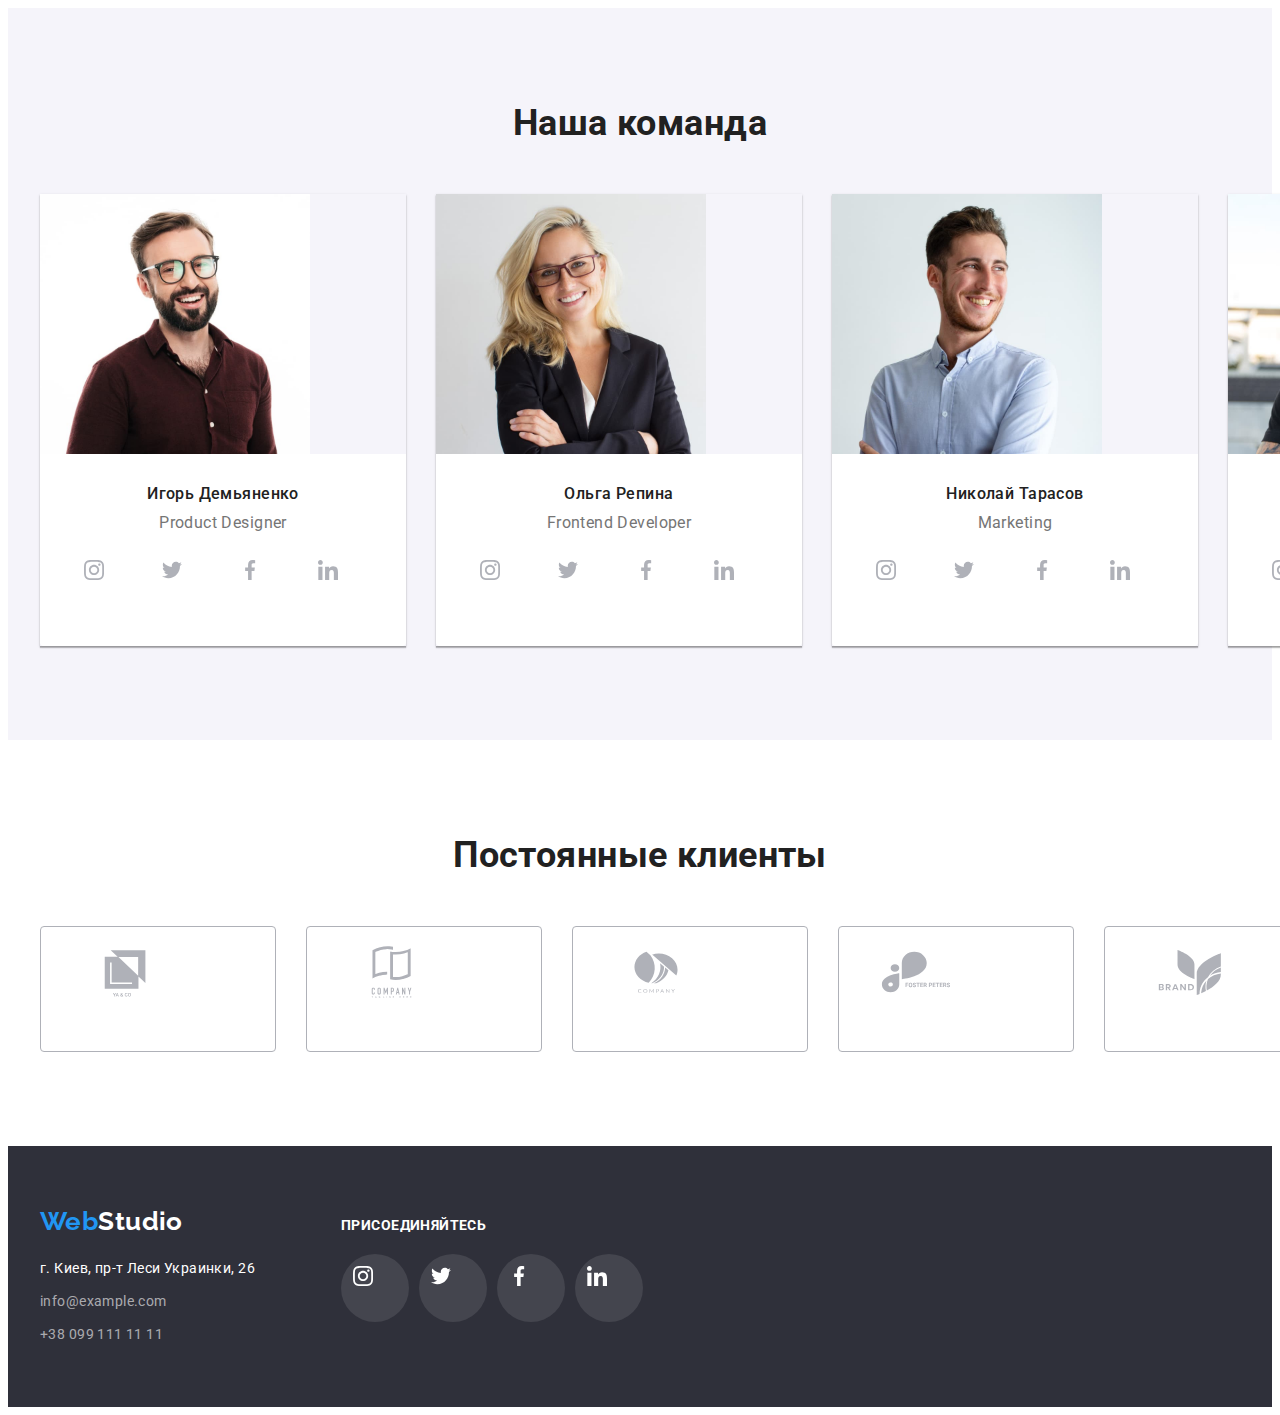
==== commit a1a4bb31: "add all icons and make shadows" ====
--- a/index.html
+++ b/index.html
@@ -158,28 +158,28 @@
               <div class="team-content">
                 <h3 class="team-item-title">Игорь Демьяненко</h3>
                 <p lang="en" class="team-item-text">Product Designer</p>
-                <ul class="team-icon-list list">
-                  <li class="team-icon-item">
-                    <a href="" class="team-icon-link link"
-                      ><svg class="socail-icon" width="20" height="20">
+                <ul class="icon-list list">
+                  <li class="icon-item">
+                    <a href="" class="icon-link link"
+                      ><svg class="team-socail-icon" width="20" height="20">
                         <use href="./images/icons.svg#icon-instagram"></use></svg
                     ></a>
                   </li>
-                  <li class="team-icon-item">
-                    <a href="" class="team-icon-link link"
-                      ><svg class="socail-icon" width="20" height="20">
+                  <li class="icon-item">
+                    <a href="" class="icon-link link"
+                      ><svg class="team-socail-icon" width="20" height="20">
                         <use href="./images/icons.svg#icon-twitter"></use></svg
                     ></a>
                   </li>
-                  <li class="team-icon-item">
-                    <a href="" class="team-icon-link link"
-                      ><svg class="socail-icon" width="20" height="20">
+                  <li class="icon-item">
+                    <a href="" class="icon-link link"
+                      ><svg class="team-socail-icon" width="20" height="20">
                         <use href="./images/icons.svg#icon-facebook"></use></svg
                     ></a>
                   </li>
-                  <li class="team-icon-item">
-                    <a href="" class="team-icon-link link"
-                      ><svg class="socail-icon" width="20" height="20">
+                  <li class="icon-item">
+                    <a href="" class="icon-link link"
+                      ><svg class="team-socail-icon" width="20" height="20">
                         <use href="./images/icons.svg#icon-linkedin"></use></svg
                     ></a>
                   </li>
@@ -196,28 +196,28 @@
               <div class="team-content">
                 <h3 class="team-item-title">Ольга Репина</h3>
                 <p lang="en" class="team-item-text">Frontend Developer</p>
-                <ul class="team-icon-list list">
-                  <li class="team-icon-item">
-                    <a href="" class="team-icon-link link"
-                      ><svg class="socail-icon" width="20" height="20">
+                <ul class="icon-list list">
+                  <li class="icon-item">
+                    <a href="" class="icon-link link"
+                      ><svg class="team-socail-icon" width="20" height="20">
                         <use href="./images/icons.svg#icon-instagram"></use></svg
                     ></a>
                   </li>
-                  <li class="team-icon-item">
-                    <a href="" class="team-icon-link link"
-                      ><svg class="socail-icon" width="20" height="20">
+                  <li class="icon-item">
+                    <a href="" class="icon-link link"
+                      ><svg class="team-socail-icon" width="20" height="20">
                         <use href="./images/icons.svg#icon-twitter"></use></svg
                     ></a>
                   </li>
-                  <li class="team-icon-item">
-                    <a href="" class="team-icon-link link"
-                      ><svg class="socail-icon" width="20" height="20">
+                  <li class="icon-item">
+                    <a href="" class="icon-link link"
+                      ><svg class="team-socail-icon" width="20" height="20">
                         <use href="./images/icons.svg#icon-facebook"></use></svg
                     ></a>
                   </li>
-                  <li class="team-icon-item">
-                    <a href="" class="team-icon-link link"
-                      ><svg class="socail-icon" width="20" height="20">
+                  <li class="icon-item">
+                    <a href="" class="icon-link link"
+                      ><svg class="team-socail-icon" width="20" height="20">
                         <use href="./images/icons.svg#icon-linkedin"></use></svg
                     ></a>
                   </li>
@@ -234,28 +234,28 @@
               <div class="team-content">
                 <h3 class="team-item-title">Николай Тарасов</h3>
                 <p lang="en" class="team-item-text">Marketing</p>
-                <ul class="team-icon-list list">
-                  <li class="team-icon-item">
-                    <a href="" class="team-icon-link link"
-                      ><svg class="socail-icon" width="20" height="20">
+                <ul class="icon-list list">
+                  <li class="icon-item">
+                    <a href="" class="icon-link link"
+                      ><svg class="team-socail-icon" width="20" height="20">
                         <use href="./images/icons.svg#icon-instagram"></use></svg
                     ></a>
                   </li>
-                  <li class="team-icon-item">
-                    <a href="" class="team-icon-link link"
-                      ><svg class="socail-icon" width="20" height="20">
+                  <li class="icon-item">
+                    <a href="" class="icon-link link"
+                      ><svg class="team-socail-icon" width="20" height="20">
                         <use href="./images/icons.svg#icon-twitter"></use></svg
                     ></a>
                   </li>
-                  <li class="team-icon-item">
-                    <a href="" class="team-icon-link link"
-                      ><svg class="socail-icon" width="20" height="20">
+                  <li class="icon-item">
+                    <a href="" class="icon-link link"
+                      ><svg class="team-socail-icon" width="20" height="20">
                         <use href="./images/icons.svg#icon-facebook"></use></svg
                     ></a>
                   </li>
-                  <li class="team-icon-item">
-                    <a href="" class="team-icon-link link"
-                      ><svg class="socail-icon" width="20" height="20">
+                  <li class="icon-item">
+                    <a href="" class="icon-link link"
+                      ><svg class="team-socail-icon" width="20" height="20">
                         <use href="./images/icons.svg#icon-linkedin"></use></svg
                     ></a>
                   </li>
@@ -272,60 +272,136 @@
               <div class="team-content">
                 <h3 class="team-item-title">Михаил Ермаков</h3>
                 <p lang="en" class="team-item-text">UI Designer</p>
-                <ul class="team-icon-list list">
-                  <li class="team-icon-item">
-                    <a href="" class="team-icon-link link"
-                      ><svg class="socail-icon" width="20" height="20">
+                <ul class="icon-list list">
+                  <li class="icon-item">
+                    <a href="" class="icon-link link"
+                      ><svg class="team-socail-icon" width="20" height="20">
                         <use href="./images/icons.svg#icon-instagram"></use></svg
                     ></a>
                   </li>
-                  <li class="team-icon-item">
-                    <a href="" class="team-icon-link link"
-                      ><svg class="socail-icon" width="20" height="20">
+                  <li class="icon-item">
+                    <a href="" class="icon-link link"
+                      ><svg class="team-socail-icon" width="20" height="20">
                         <use href="./images/icons.svg#icon-twitter"></use></svg
                     ></a>
                   </li>
-                  <li class="team-icon-item">
-                    <a href="" class="team-icon-link link"
-                      ><svg class="socail-icon" width="20" height="20">
+                  <li class="icon-item">
+                    <a href="" class="icon-link link"
+                      ><svg class="team-socail-icon" width="20" height="20">
                         <use href="./images/icons.svg#icon-facebook"></use></svg
                     ></a>
                   </li>
-                  <li class="team-icon-item">
-                    <a href="" class="team-icon-link link"
-                      ><svg class="socail-icon" width="20" height="20">
+                  <li class="icon-item">
+                    <a href="" class="icon-link link"
+                      ><svg class="team-socail-icon" width="20" height="20">
                         <use href="./images/icons.svg#icon-linkedin"></use></svg
                     ></a>
                   </li>
                 </ul>
               </div>
+            </li>
+          </ul>
+        </div>
+      </section>
+      <section class="clients section">
+        <div class="container">
+          <h2 class="title">Постоянные клиенты</h2>
+          <ul class="clients-list list">
+            <li class="clients-item">
+              <a href="" class="clients-link link"
+                ><svg class="clients-icon" width="106" height="60">
+                  <use href="./images/icons.svg#icon-logo-1"></use></svg
+              ></a>
+            </li>
+            <li class="clients-item">
+              <a href="" class="clients-link link"
+                ><svg class="clients-icon" width="106" height="60">
+                  <use href="./images/icons.svg#icon-logo-2"></use></svg
+              ></a>
+            </li>
+            <li class="clients-item">
+              <a href="" class="clients-link link"
+                ><svg class="clients-icon" width="106" height="60">
+                  <use href="./images/icons.svg#icon-logo-3"></use></svg
+              ></a>
+            </li>
+            <li class="clients-item">
+              <a href="" class="clients-link link"
+                ><svg class="clients-icon" width="106" height="60">
+                  <use href="./images/icons.svg#icon-logo-4"></use></svg
+              ></a>
+            </li>
+            <li class="clients-item">
+              <a href="" class="clients-link link"
+                ><svg class="clients-icon" width="106" height="60">
+                  <use href="./images/icons.svg#icon-logo-5"></use></svg
+              ></a>
+            </li>
+            <li class="clients-item">
+              <a href="" class="clients-link link"
+                ><svg class="clients-icon" width="106" height="60">
+                  <use href="./images/icons.svg#icon-logo-6"></use></svg
+              ></a>
             </li>
           </ul>
         </div>
       </section>
     </main>
     <footer class="footer">
-      <div class="container">
-        <a href="" lang="en" class="footer-logo logo link"><span class="accent">Web</span>Studio</a>
-        <address class="footer-address">
-          <ul class="footer-list list">
-            <li class="footer-item">
-              <a
-                class="footer-link link"
-                href="https://goo.gl/maps/ivDFCsVRUiaJjwU29"
-                target="_blank"
-                rel="noopener noindex nofollow"
-                >г. Киев, пр-т Леси Украинки, 26</a
-              >
-            </li>
-            <li class="footer-item">
-              <a class="footer-contacts link" href="mailto:info@example.com">info@example.com</a>
-            </li>
-            <li class="footer-item">
-              <a class="footer-contacts link" href="tel:+380991111111">+38 099 111 11 11</a>
-            </li>
-          </ul>
-        </address>
+      <div class="container footer-wrap">
+        <div class="footer-address-wrap">
+          <a href="" lang="en" class="footer-logo logo link"
+            ><span class="accent">Web</span>Studio</a
+          >
+          <address class="footer-address">
+            <ul class="footer-list list">
+              <li class="footer-item">
+                <a
+                  class="footer-link link"
+                  href="https://goo.gl/maps/ivDFCsVRUiaJjwU29"
+                  target="_blank"
+                  rel="noopener noindex nofollow"
+                  >г. Киев, пр-т Леси Украинки, 26</a
+                >
+              </li>
+              <li class="footer-item">
+                <a class="footer-contacts link" href="mailto:info@example.com">info@example.com</a>
+              </li>
+              <li class="footer-item">
+                <a class="footer-contacts link" href="tel:+380991111111">+38 099 111 11 11</a>
+              </li>
+            </ul>
+          </address>
+        </div>
+        <div class="footer-icon-wrap">
+          <h3 class="footer-icon-title">Присоединяйтесь</h3>
+          <ul class="icon-list list">
+            <li class="icon-item">
+              <a href="" class="footer-icon-link icon-link link"
+                ><svg class="footer-socail-icon" width="20" height="20">
+                  <use href="./images/icons.svg#icon-instagram"></use></svg
+              ></a>
+            </li>
+            <li class="icon-item">
+              <a href="" class="footer-icon-link icon-link link"
+                ><svg class="footer-socail-icon" width="20" height="20">
+                  <use href="./images/icons.svg#icon-twitter"></use></svg
+              ></a>
+            </li>
+            <li class="icon-item">
+              <a href="" class="footer-icon-link icon-link link"
+                ><svg class="footer-socail-icon" width="20" height="20">
+                  <use href="./images/icons.svg#icon-facebook"></use></svg
+              ></a>
+            </li>
+            <li class="icon-item">
+              <a href="" class="footer-icon-link icon-link link"
+                ><svg class="footer-socail-icon" width="20" height="20">
+                  <use href="./images/icons.svg#icon-linkedin"></use></svg
+              ></a>
+            </li>
+          </ul>
+        </div>
       </div>
     </footer>
   </body>
--- a/css/styles.css
+++ b/css/styles.css
@@ -260,6 +260,7 @@
 .working .title {
   margin-bottom: 50px;
 }
+
 .working-list {
   display: flex;
 }
@@ -278,6 +279,11 @@
 }
 .team-list {
   display: flex;
+}
+
+.team-item {
+  box-shadow: 0px 1px 3px rgba(0, 0, 0, 0.12), 0px 1px 1px rgba(0, 0, 0, 0.14),
+    0px 2px 1px rgba(0, 0, 0, 0.2);
 }
 
 .team-item:not(:last-child) {
@@ -306,16 +312,16 @@
   color: var(--primary-text-color);
 }
 
-.team-icon-list {
-  display: flex;
-  align-items: center;
-}
-
-.team-icon-item:not(:last-child) {
+.icon-list {
+  display: flex;
+  align-items: center;
+}
+
+.icon-item:not(:last-child) {
   margin-right: 10px;
 }
 
-.team-icon-link {
+.icon-link {
   display: block;
   padding: 12px;
   width: 44px;
@@ -324,14 +330,49 @@
   fill: var(--primary-icon-color);
 }
 
-.team-icon-link:hover,
-.team-icon-link:focus {
+.icon-link:hover,
+.icon-link:focus {
   fill: var(--primary-white-color);
   background-color: var(--accent-color);
 }
 
-.social-icon {
+.team-social-icon {
   fill: currentColor;
+}
+
+/* ---------------------CLIENTS--------------------- */
+
+.clients .title {
+  margin-bottom: 50px;
+}
+
+.clients-list {
+  display: flex;
+  align-items: center;
+}
+
+.clients-item:not(:last-child) {
+  margin-right: 30px;
+}
+
+.clients-link {
+  display: block;
+  padding: 16px 32px;
+  width: 170px;
+  height: 92px;
+  border: 1px solid var(--primary-icon-color);
+  border-radius: 4px;
+  fill: var(--primary-icon-color);
+}
+
+.clients-link:hover,
+.clients-link:focus {
+  fill: var(--accent-color);
+  border: 1px solid var(--accent-color);
+}
+
+.clients-icon {
+  fill: inherit;
 }
 
 /* ---------------------FOOTER--------------------- */
@@ -342,6 +383,15 @@
   background-color: var(--dark-background-color);
 }
 
+.footer-wrap {
+  display: flex;
+}
+
+.footer-address-wrap {
+  width: 231px;
+  margin-right: 70px;
+}
+
 .footer-logo {
   display: block;
   margin-bottom: 20px;
@@ -375,6 +425,26 @@
   color: var(--accent-color);
 }
 
+.footer-icon-wrap {
+  padding-top: 12px;
+}
+
+.footer-icon-title {
+  margin-bottom: 20px;
+  font-size: 14px;
+  line-height: 1.14;
+  text-transform: uppercase;
+  color: var(--primary-white-color);
+}
+
+.footer-icon-link {
+  background-color: rgba(255, 255, 255, 0.1);
+  fill: var(--primary-white-color);
+}
+
+.footer-social-icon {
+  fill: currentColor;
+}
 /* ---------------------PORTFOLIO--------------------- */
 
 .portfolio-list {
@@ -382,6 +452,11 @@
   align-items: center;
   justify-content: center;
   margin-bottom: 50px;
+}
+
+.portfolio-card-item:hover {
+  box-shadow: 0px 1px 1px rgba(0, 0, 0, 0.12), 0px 4px 4px rgba(0, 0, 0, 0.06),
+    1px 4px 6px rgba(0, 0, 0, 0.16);
 }
 
 .portfolio-item:not(:last-child) {
@@ -407,6 +482,8 @@
 .portfolio-btn:focus {
   color: var(--primary-white-color);
   background-color: var(--accent-color);
+  box-shadow: 0px 3px 1px rgba(0, 0, 0, 0.1), 0px 1px 2px rgba(0, 0, 0, 0.08),
+    0px 2px 2px rgba(0, 0, 0, 0.12);
 }
 
 .portfolio-card-list {
